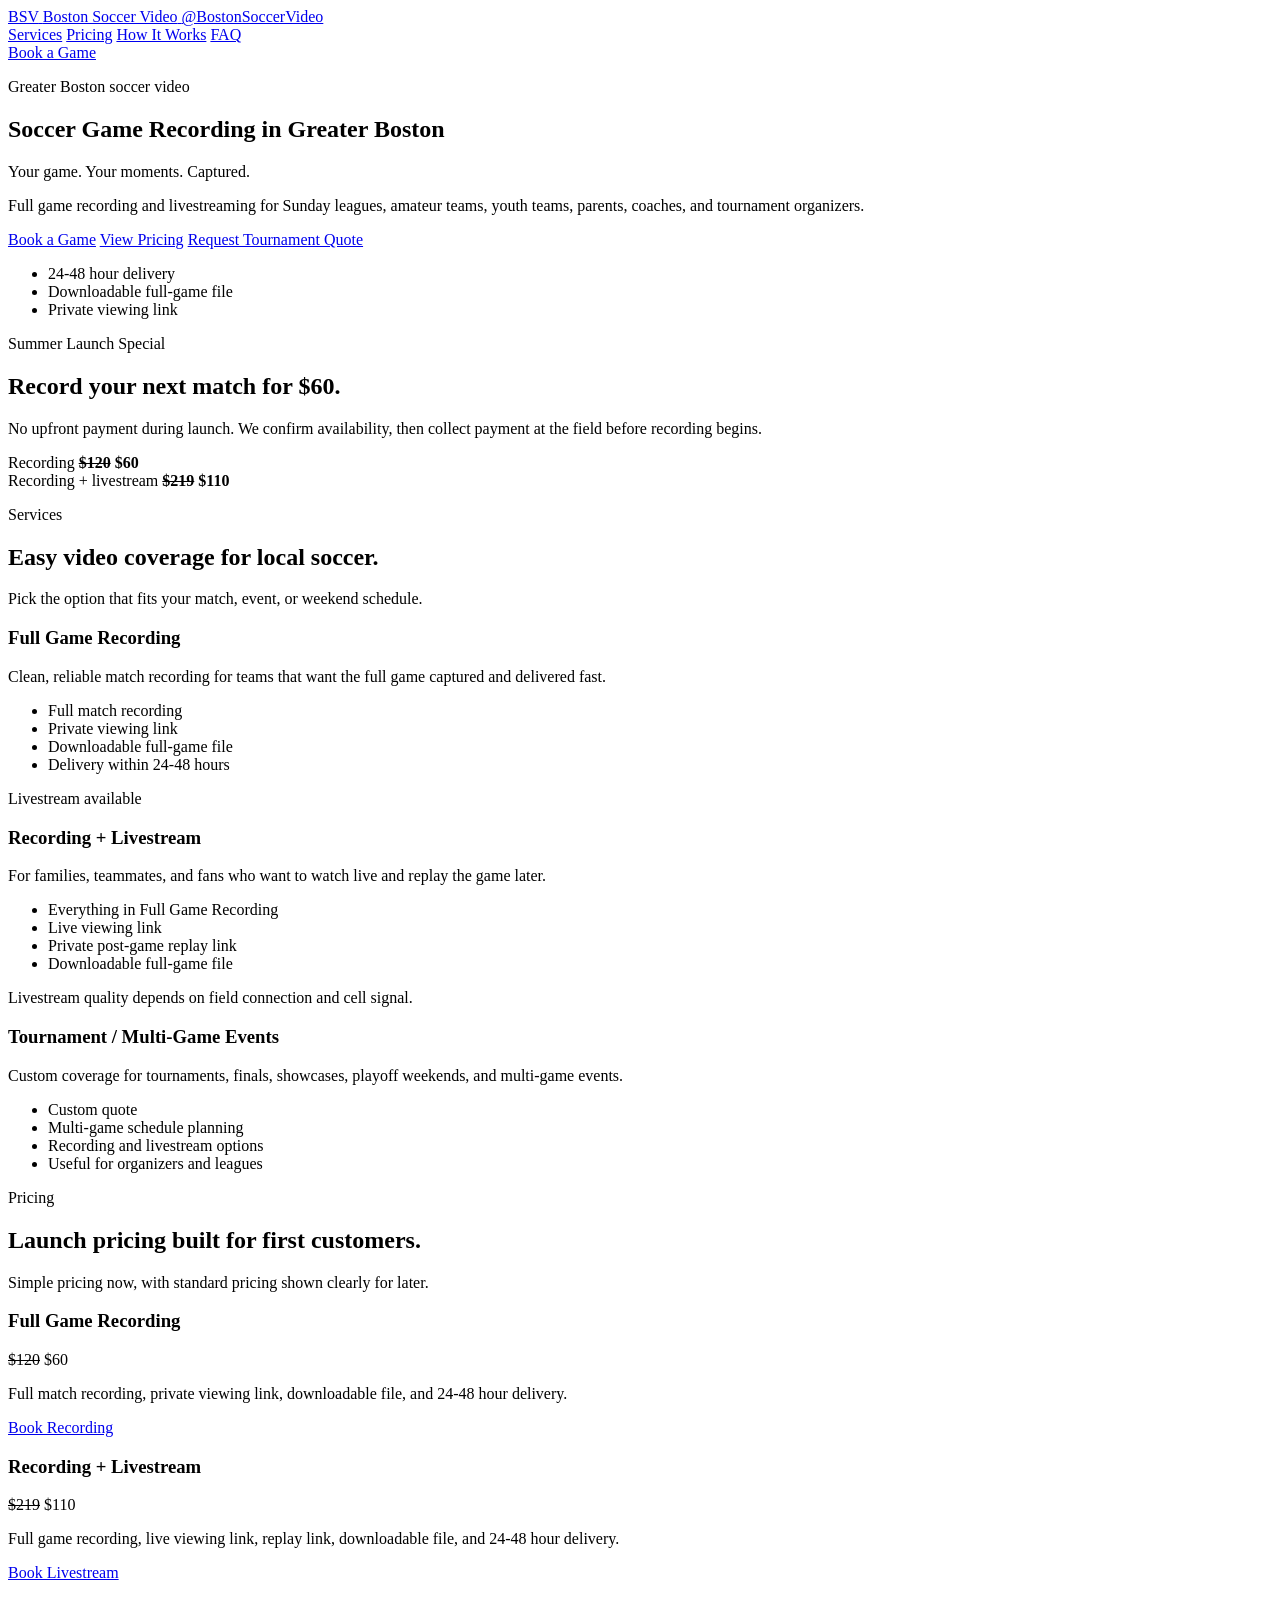
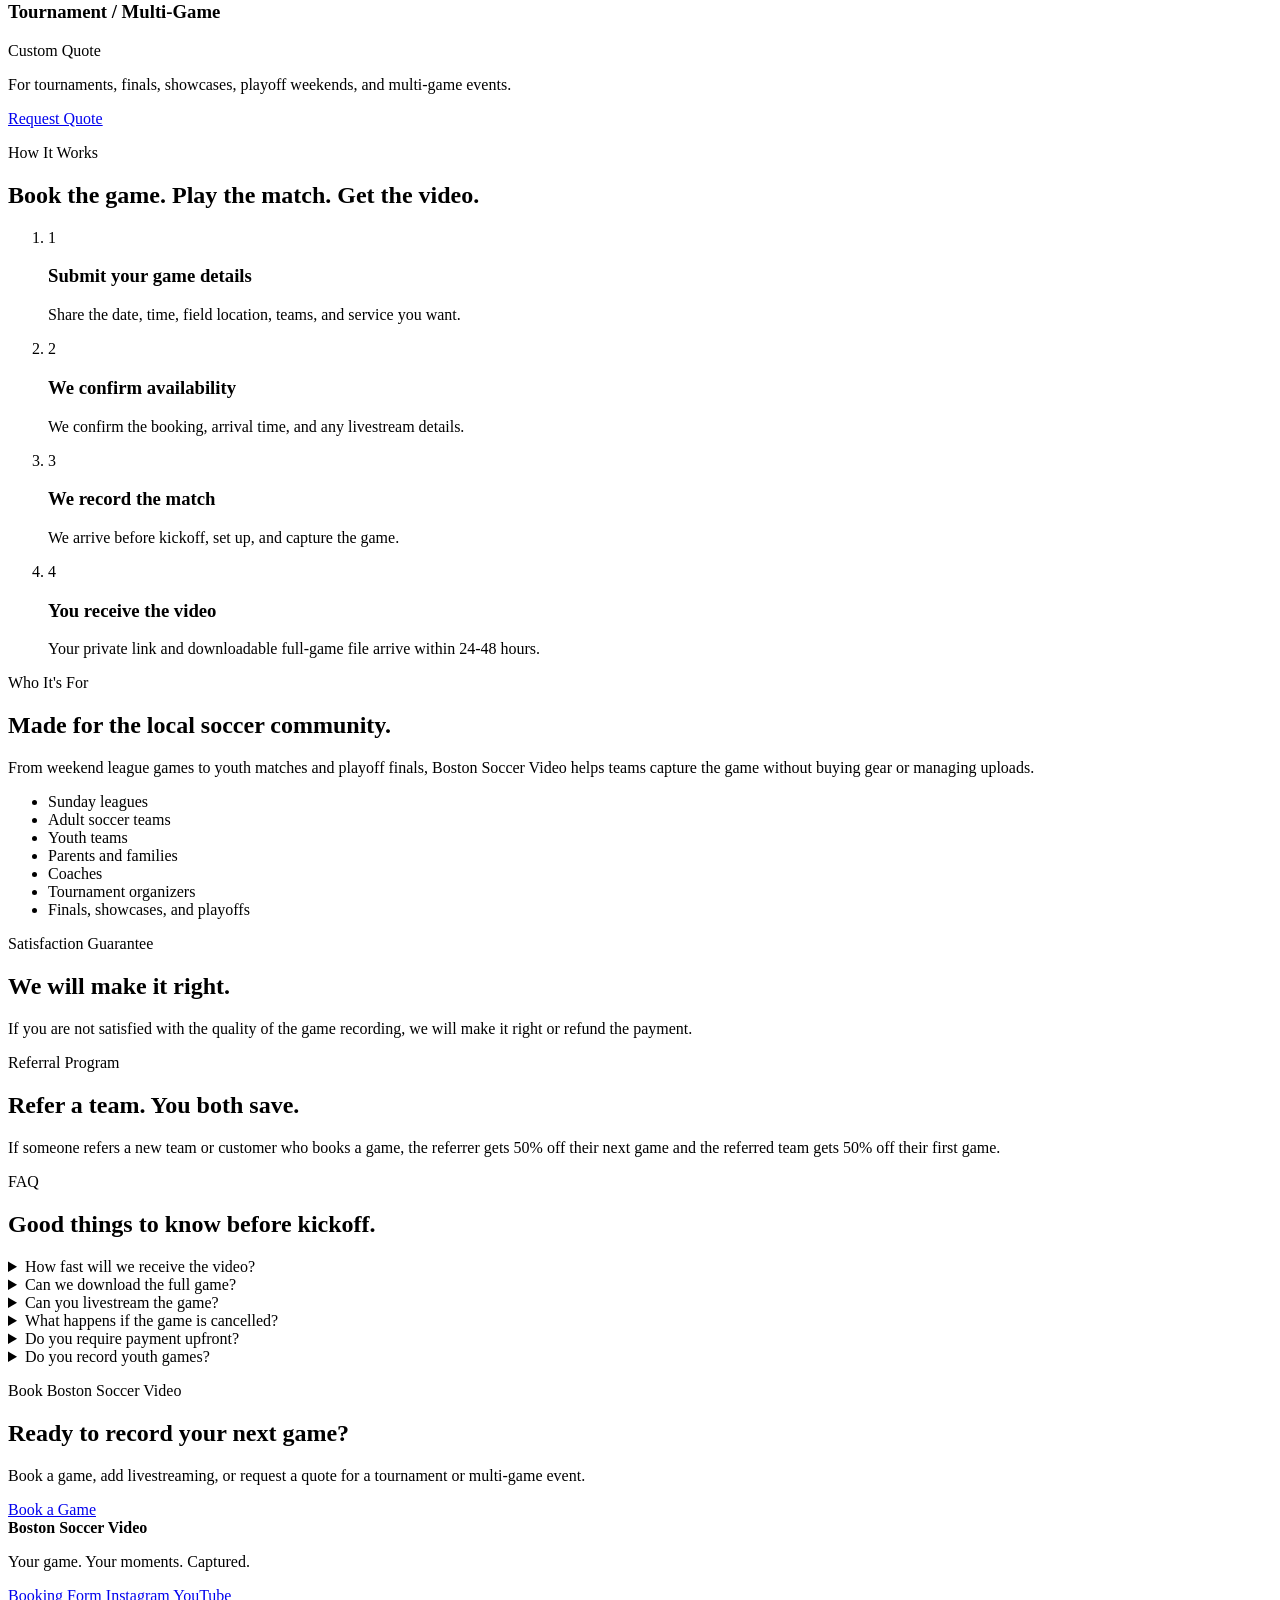
==== index.html @ 42e2f0ea "Create index.html" ====
<!DOCTYPE html>
<html lang="en">
<head>
  <meta charset="UTF-8" />
  <meta name="viewport" content="width=device-width, initial-scale=1.0" />
  <title>Boston Soccer Video | Soccer Game Recording in Greater Boston</title>
  <meta name="description" content="Boston Soccer Video records and livestreams soccer games for adult leagues, youth teams, parents, coaches, and tournaments across Greater Boston." />
  <meta name="keywords" content="Boston soccer video, soccer game recording Boston, soccer livestream Boston, youth soccer video, adult soccer league video, tournament video Boston" />
  <meta property="og:title" content="Boston Soccer Video" />
  <meta property="og:description" content="Soccer game recording and livestreaming in Greater Boston. Your game. Your moments. Captured." />
  <meta property="og:type" content="website" />
  <meta name="theme-color" content="#0b1610" />
  <link rel="preconnect" href="https://fonts.googleapis.com" />
  <link rel="preconnect" href="https://fonts.gstatic.com" crossorigin />
  <link href="https://fonts.googleapis.com/css2?family=Inter:wght@400;500;600;700;800;900&display=swap" rel="stylesheet" />
  <link rel="stylesheet" href="styles.css" />
</head>
<body>
  <!-- Edit this link if your booking form changes. -->
  <header class="site-header">
    <nav class="nav" aria-label="Main navigation">
      <a href="#top" class="brand" aria-label="Boston Soccer Video home">
        <span class="brand-mark" aria-hidden="true">BSV</span>
        <span>
          <span class="brand-name">Boston Soccer Video</span>
          <span class="brand-handle">@BostonSoccerVideo</span>
        </span>
      </a>

      <div class="nav-links">
        <a href="#services">Services</a>
        <a href="#pricing">Pricing</a>
        <a href="#how-it-works">How It Works</a>
        <a href="#faq">FAQ</a>
      </div>

      <a class="nav-cta" href="https://docs.google.com/forms/d/e/1FAIpQLSeGYXacBFH2ibhhshI8tlxww7L6VeLYNXLOAt63K0iskeqm-w/viewform" target="_blank" rel="noopener">Book a Game</a>
    </nav>
  </header>

  <main id="top">
    <section class="hero" aria-labelledby="hero-title">
      <div class="hero-inner">
        <div class="hero-copy">
          <p class="eyebrow">Greater Boston soccer video</p>
          <h1 id="hero-title">Soccer Game Recording in Greater Boston</h1>
          <p class="tagline">Your game. Your moments. Captured.</p>
          <p class="hero-text">
            Full game recording and livestreaming for Sunday leagues, amateur teams, youth teams,
            parents, coaches, and tournament organizers.
          </p>

          <div class="hero-actions" aria-label="Primary actions">
            <a class="btn btn-primary" href="https://docs.google.com/forms/d/e/1FAIpQLSeGYXacBFH2ibhhshI8tlxww7L6VeLYNXLOAt63K0iskeqm-w/viewform" target="_blank" rel="noopener">Book a Game</a>
            <a class="btn btn-secondary" href="#pricing">View Pricing</a>
            <a class="btn btn-ghost" href="https://docs.google.com/forms/d/e/1FAIpQLSeGYXacBFH2ibhhshI8tlxww7L6VeLYNXLOAt63K0iskeqm-w/viewform" target="_blank" rel="noopener">Request Tournament Quote</a>
          </div>

          <ul class="proof-points" aria-label="Included benefits">
            <li>24-48 hour delivery</li>
            <li>Downloadable full-game file</li>
            <li>Private viewing link</li>
          </ul>
        </div>

        <aside class="hero-panel" aria-label="Summer launch special">
          <span class="panel-label">Summer Launch Special</span>
          <h2>Record your next match for $60.</h2>
          <p>
            No upfront payment during launch. We confirm availability, then collect payment at
            the field before recording begins.
          </p>
          <div class="mini-prices">
            <div>
              <span>Recording</span>
              <strong><s>$120</s> $60</strong>
            </div>
            <div>
              <span>Recording + livestream</span>
              <strong><s>$219</s> $110</strong>
            </div>
          </div>
        </aside>
      </div>
    </section>

    <section id="services" class="section" aria-labelledby="services-title">
      <div class="section-heading">
        <p class="eyebrow">Services</p>
        <h2 id="services-title">Easy video coverage for local soccer.</h2>
        <p>Pick the option that fits your match, event, or weekend schedule.</p>
      </div>

      <div class="card-grid three-column">
        <article class="card">
          <h3>Full Game Recording</h3>
          <p>Clean, reliable match recording for teams that want the full game captured and delivered fast.</p>
          <ul>
            <li>Full match recording</li>
            <li>Private viewing link</li>
            <li>Downloadable full-game file</li>
            <li>Delivery within 24-48 hours</li>
          </ul>
        </article>

        <article class="card card-featured">
          <span class="pill">Livestream available</span>
          <h3>Recording + Livestream</h3>
          <p>For families, teammates, and fans who want to watch live and replay the game later.</p>
          <ul>
            <li>Everything in Full Game Recording</li>
            <li>Live viewing link</li>
            <li>Private post-game replay link</li>
            <li>Downloadable full-game file</li>
          </ul>
          <p class="small-note">Livestream quality depends on field connection and cell signal.</p>
        </article>

        <article class="card">
          <h3>Tournament / Multi-Game Events</h3>
          <p>Custom coverage for tournaments, finals, showcases, playoff weekends, and multi-game events.</p>
          <ul>
            <li>Custom quote</li>
            <li>Multi-game schedule planning</li>
            <li>Recording and livestream options</li>
            <li>Useful for organizers and leagues</li>
          </ul>
        </article>
      </div>
    </section>

    <section id="pricing" class="section section-band" aria-labelledby="pricing-title">
      <div class="section-heading">
        <p class="eyebrow">Pricing</p>
        <h2 id="pricing-title">Launch pricing built for first customers.</h2>
        <p>Simple pricing now, with standard pricing shown clearly for later.</p>
      </div>

      <div class="card-grid pricing-grid">
        <article class="price-card">
          <h3>Full Game Recording</h3>
          <!-- Edit pricing here when the launch special ends. -->
          <p class="price"><s>$120</s> <span>$60</span></p>
          <p>Full match recording, private viewing link, downloadable file, and 24-48 hour delivery.</p>
          <a class="btn btn-primary btn-full" href="https://docs.google.com/forms/d/e/1FAIpQLSeGYXacBFH2ibhhshI8tlxww7L6VeLYNXLOAt63K0iskeqm-w/viewform" target="_blank" rel="noopener">Book Recording</a>
        </article>

        <article class="price-card price-card-dark">
          <h3>Recording + Livestream</h3>
          <!-- Edit pricing here when the launch special ends. -->
          <p class="price"><s>$219</s> <span>$110</span></p>
          <p>Full game recording, live viewing link, replay link, downloadable file, and 24-48 hour delivery.</p>
          <a class="btn btn-light btn-full" href="https://docs.google.com/forms/d/e/1FAIpQLSeGYXacBFH2ibhhshI8tlxww7L6VeLYNXLOAt63K0iskeqm-w/viewform" target="_blank" rel="noopener">Book Livestream</a>
        </article>

        <article class="price-card">
          <h3>Tournament / Multi-Game</h3>
          <p class="price custom-price">Custom Quote</p>
          <p>For tournaments, finals, showcases, playoff weekends, and multi-game events.</p>
          <a class="btn btn-primary btn-full" href="https://docs.google.com/forms/d/e/1FAIpQLSeGYXacBFH2ibhhshI8tlxww7L6VeLYNXLOAt63K0iskeqm-w/viewform" target="_blank" rel="noopener">Request Quote</a>
        </article>
      </div>
    </section>

    <section id="how-it-works" class="section" aria-labelledby="steps-title">
      <div class="section-heading">
        <p class="eyebrow">How It Works</p>
        <h2 id="steps-title">Book the game. Play the match. Get the video.</h2>
      </div>

      <ol class="steps">
        <li>
          <span>1</span>
          <h3>Submit your game details</h3>
          <p>Share the date, time, field location, teams, and service you want.</p>
        </li>
        <li>
          <span>2</span>
          <h3>We confirm availability</h3>
          <p>We confirm the booking, arrival time, and any livestream details.</p>
        </li>
        <li>
          <span>3</span>
          <h3>We record the match</h3>
          <p>We arrive before kickoff, set up, and capture the game.</p>
        </li>
        <li>
          <span>4</span>
          <h3>You receive the video</h3>
          <p>Your private link and downloadable full-game file arrive within 24-48 hours.</p>
        </li>
      </ol>
    </section>

    <section class="section audience-section" aria-labelledby="audience-title">
      <div>
        <p class="eyebrow">Who It's For</p>
        <h2 id="audience-title">Made for the local soccer community.</h2>
        <p>
          From weekend league games to youth matches and playoff finals, Boston Soccer Video helps
          teams capture the game without buying gear or managing uploads.
        </p>
      </div>
      <ul class="tag-list" aria-label="Customer types">
        <li>Sunday leagues</li>
        <li>Adult soccer teams</li>
        <li>Youth teams</li>
        <li>Parents and families</li>
        <li>Coaches</li>
        <li>Tournament organizers</li>
        <li>Finals, showcases, and playoffs</li>
      </ul>
    </section>

    <section class="section trust-section" aria-label="Guarantee and referral program">
      <article>
        <p class="eyebrow">Satisfaction Guarantee</p>
        <h2>We will make it right.</h2>
        <p>
          If you are not satisfied with the quality of the game recording, we will make it right
          or refund the payment.
        </p>
      </article>

      <article>
        <p class="eyebrow">Referral Program</p>
        <h2>Refer a team. You both save.</h2>
        <p>
          If someone refers a new team or customer who books a game, the referrer gets 50% off
          their next game and the referred team gets 50% off their first game.
        </p>
      </article>
    </section>

    <section id="faq" class="section faq-section" aria-labelledby="faq-title">
      <div class="section-heading">
        <p class="eyebrow">FAQ</p>
        <h2 id="faq-title">Good things to know before kickoff.</h2>
      </div>

      <div class="faq-list">
        <details>
          <summary>How fast will we receive the video?</summary>
          <p>Most videos are delivered within 24-48 hours after the game.</p>
        </details>
        <details>
          <summary>Can we download the full game?</summary>
          <p>Yes. Each recording includes a private viewing link and a downloadable full-game file.</p>
        </details>
        <details>
          <summary>Can you livestream the game?</summary>
          <p>Yes. Livestreaming is available, but quality depends on the field connection and cell signal.</p>
        </details>
        <details>
          <summary>What happens if the game is cancelled?</summary>
          <p>If a game is cancelled due to weather, field conditions, or schedule changes, the booking can be rescheduled at no additional cost.</p>
        </details>
        <details>
          <summary>Do you require payment upfront?</summary>
          <p>No upfront payment is required during the launch stage. Payment is collected at the start of the game before recording begins.</p>
        </details>
        <details>
          <summary>Do you record youth games?</summary>
          <p>Yes. Youth games can be recorded when the team, parent, coach, league, or organizer has permission for recording.</p>
        </details>
      </div>
    </section>

    <section class="final-cta" aria-labelledby="final-cta-title">
      <p class="eyebrow">Book Boston Soccer Video</p>
      <h2 id="final-cta-title">Ready to record your next game?</h2>
      <p>Book a game, add livestreaming, or request a quote for a tournament or multi-game event.</p>
      <a class="btn btn-primary" href="https://docs.google.com/forms/d/e/1FAIpQLSeGYXacBFH2ibhhshI8tlxww7L6VeLYNXLOAt63K0iskeqm-w/viewform" target="_blank" rel="noopener">Book a Game</a>
    </section>
  </main>

  <footer class="footer">
    <div>
      <strong>Boston Soccer Video</strong>
      <p>Your game. Your moments. Captured.</p>
    </div>

    <div class="footer-links">
      <a href="https://docs.google.com/forms/d/e/1FAIpQLSeGYXacBFH2ibhhshI8tlxww7L6VeLYNXLOAt63K0iskeqm-w/viewform" target="_blank" rel="noopener">Booking Form</a>
      <a href="https://instagram.com/BostonSoccerVideo" target="_blank" rel="noopener">Instagram</a>
      <a href="https://youtube.com/@BostonSoccerVideo" target="_blank" rel="noopener">YouTube</a>
      <!-- Add your Facebook URL here when it is ready. -->
    </div>
  </footer>
</body>
</html>
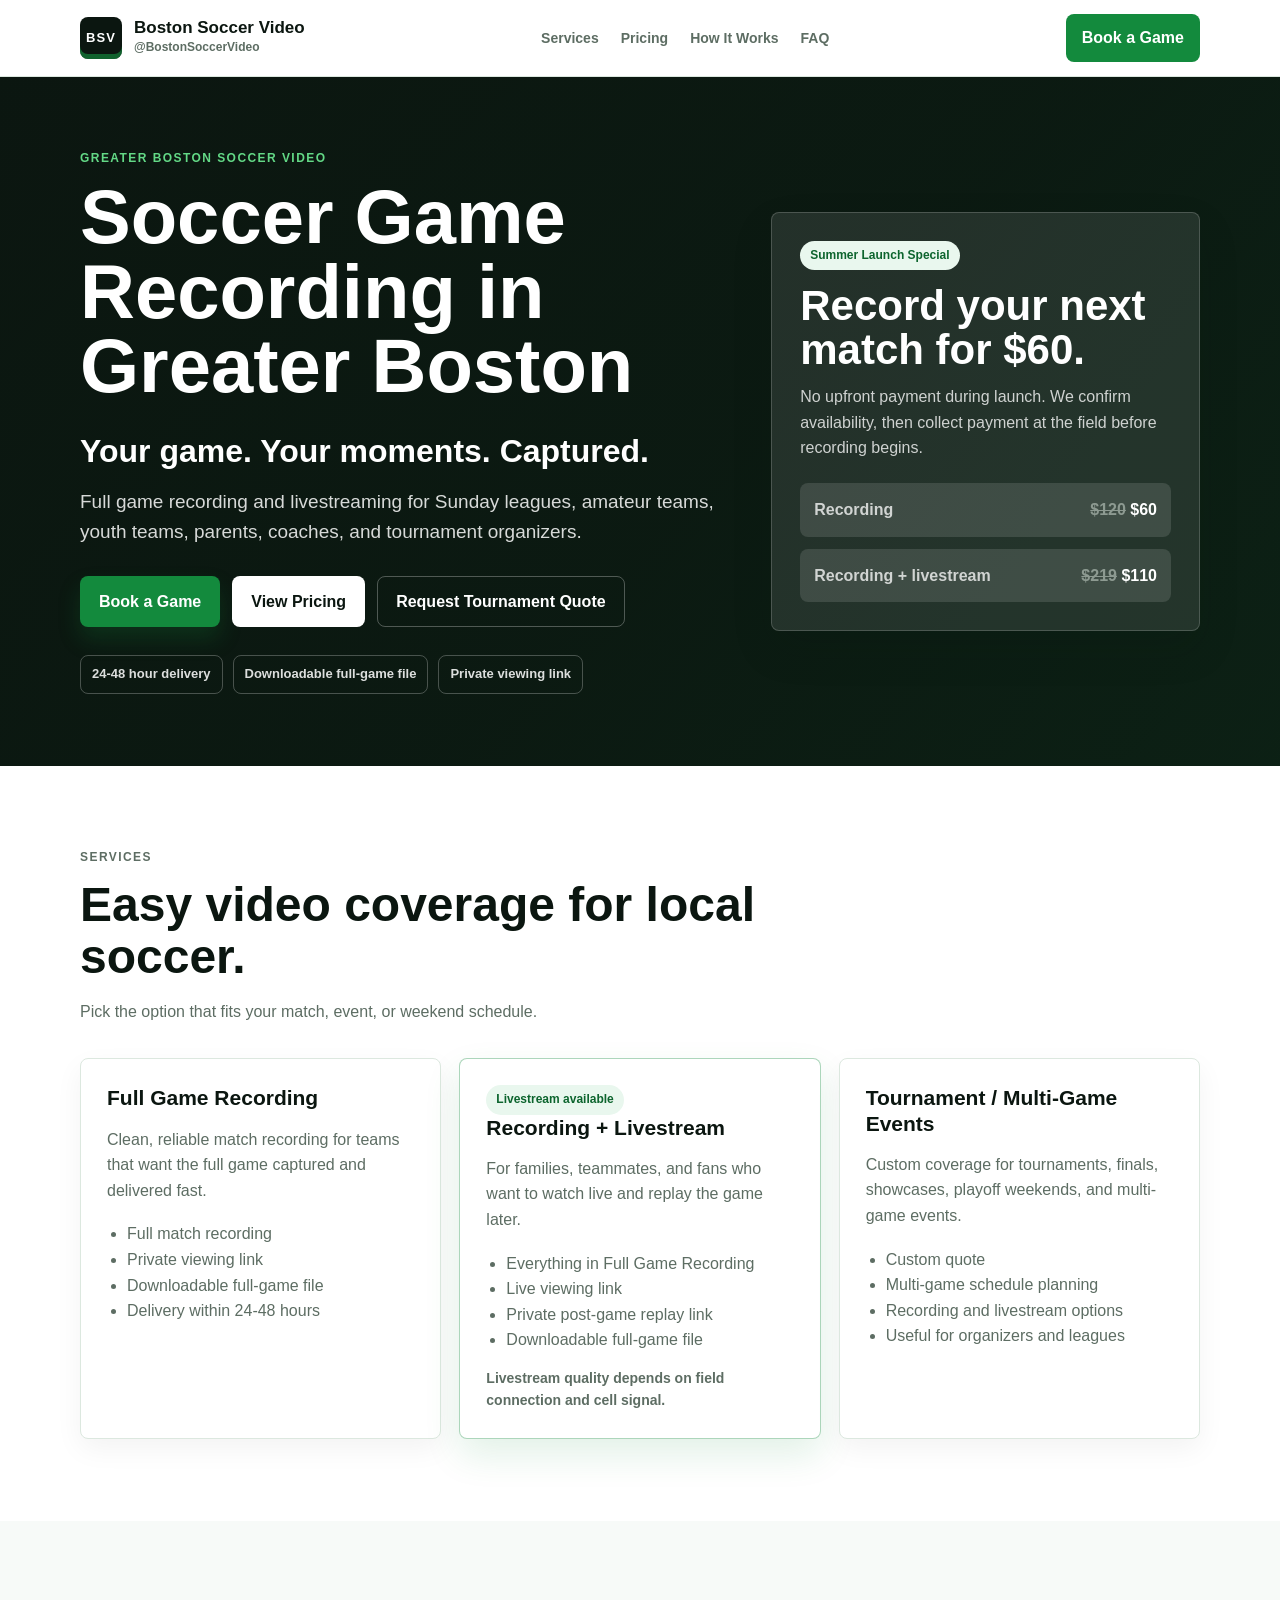
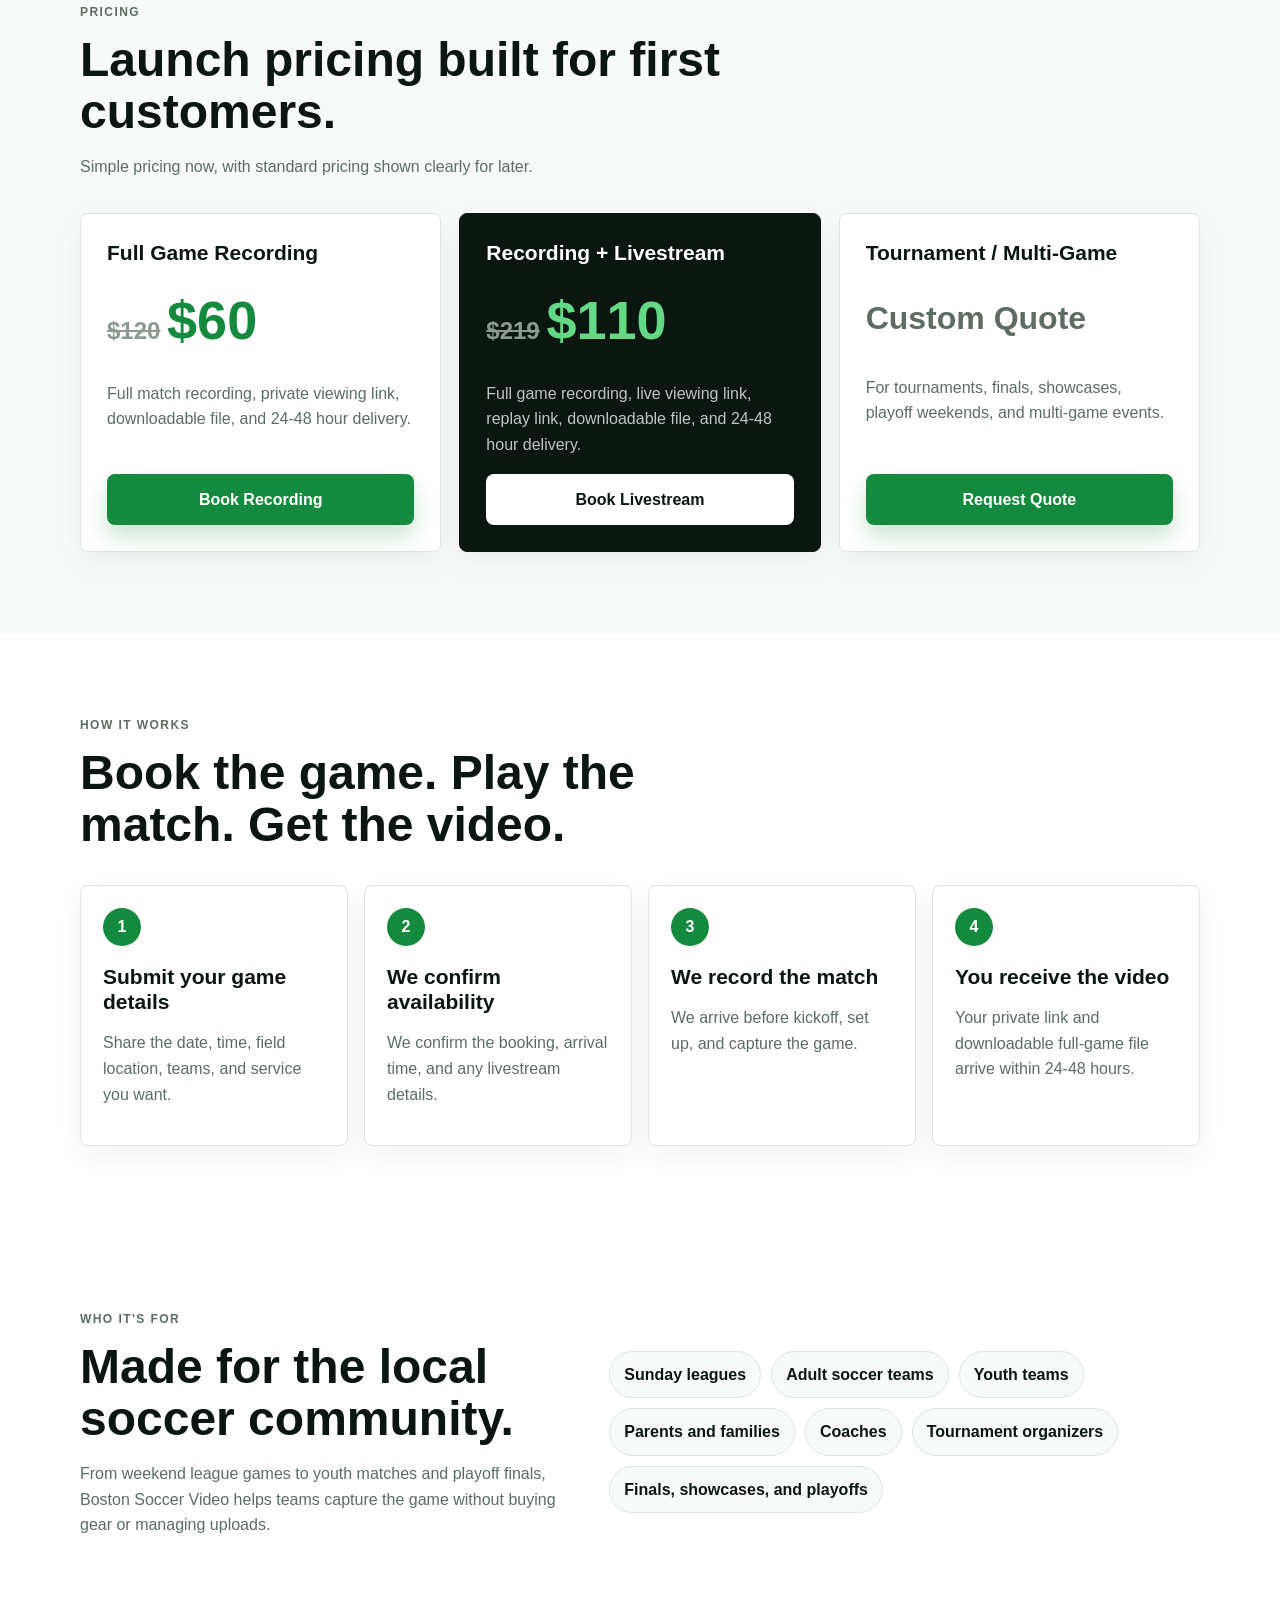
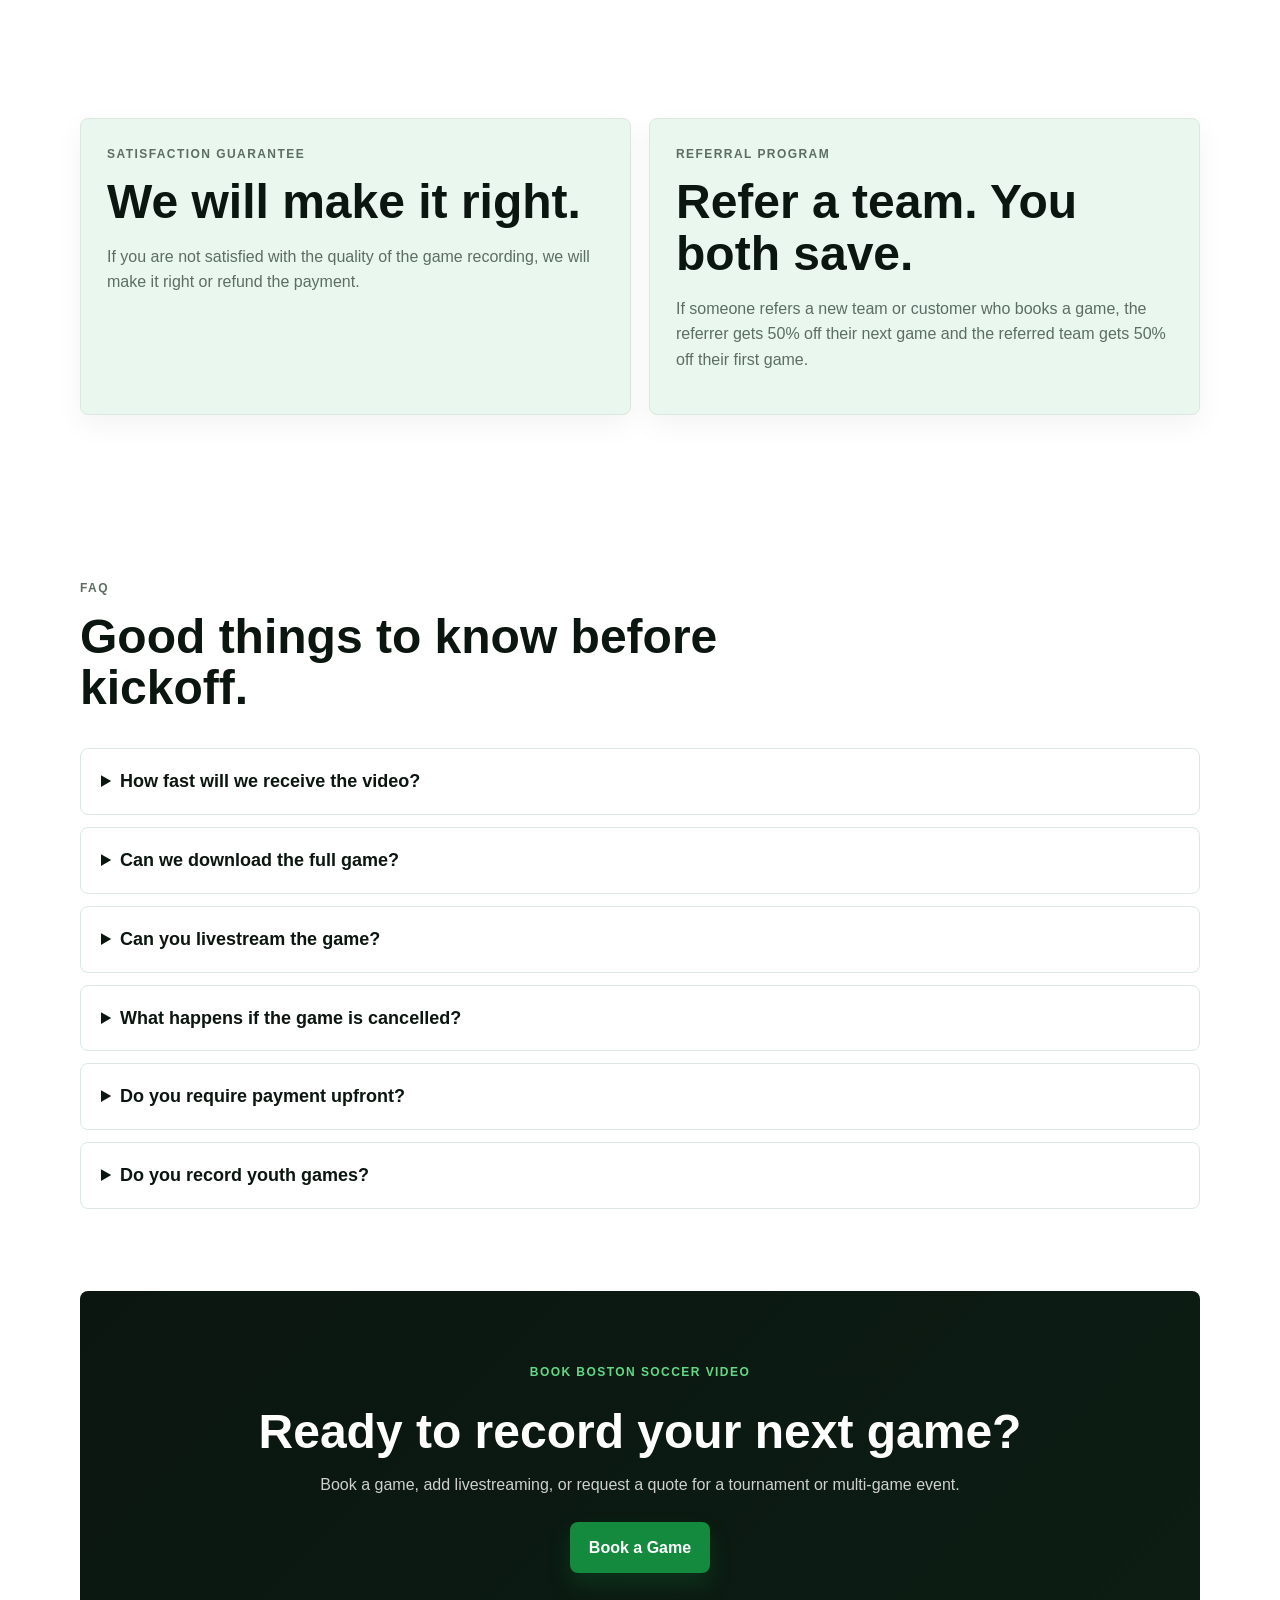
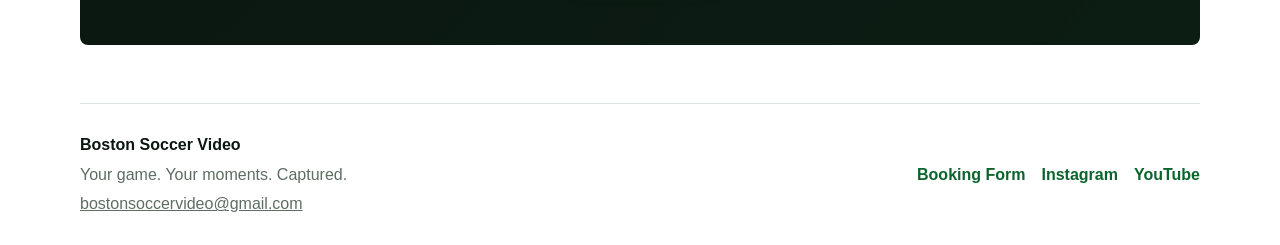
==== commit 9173519c: "Add contact email to footer" ====
--- a/index.html
+++ b/index.html
@@ -278,6 +278,8 @@
     <div>
       <strong>Boston Soccer Video</strong>
       <p>Your game. Your moments. Captured.</p>
+      <!-- Edit this email if your business email changes. -->
+      <p><a class="footer-email" href="mailto:bostonsoccervideo@gmail.com">bostonsoccervideo@gmail.com</a></p>
     </div>
 
     <div class="footer-links">
--- a/styles.css
+++ b/styles.css
@@ -0,0 +1,675 @@
+:root {
+  --ink: #0b1610;
+  --ink-soft: #1b2b22;
+  --field: #138a3d;
+  --field-dark: #0c642d;
+  --field-light: #e9f7ee;
+  --white: #ffffff;
+  --paper: #f7faf8;
+  --line: #dce8df;
+  --muted: #5d6d63;
+  --shadow: 0 18px 42px rgba(11, 22, 16, 0.12);
+}
+
+* {
+  box-sizing: border-box;
+}
+
+html {
+  scroll-behavior: smooth;
+}
+
+body {
+  margin: 0;
+  color: var(--ink);
+  background: var(--white);
+  font-family: "Inter", Arial, sans-serif;
+  line-height: 1.6;
+}
+
+img,
+svg {
+  max-width: 100%;
+}
+
+a {
+  color: inherit;
+}
+
+.site-header {
+  position: sticky;
+  top: 0;
+  z-index: 20;
+  background: rgba(255, 255, 255, 0.94);
+  border-bottom: 1px solid var(--line);
+  backdrop-filter: blur(12px);
+}
+
+.nav {
+  width: min(1120px, calc(100% - 32px));
+  margin: 0 auto;
+  min-height: 76px;
+  display: flex;
+  align-items: center;
+  justify-content: space-between;
+  gap: 20px;
+}
+
+.brand {
+  display: inline-flex;
+  align-items: center;
+  gap: 12px;
+  text-decoration: none;
+}
+
+.brand-mark {
+  width: 42px;
+  height: 42px;
+  display: grid;
+  place-items: center;
+  flex: 0 0 auto;
+  border-radius: 8px;
+  background: var(--ink);
+  color: var(--white);
+  font-size: 13px;
+  font-weight: 900;
+  letter-spacing: 0.08em;
+  box-shadow: inset 0 -5px 0 rgba(19, 138, 61, 0.65);
+}
+
+.brand-name,
+.brand-handle {
+  display: block;
+}
+
+.brand-name {
+  font-size: 17px;
+  font-weight: 900;
+  line-height: 1.1;
+}
+
+.brand-handle {
+  color: var(--muted);
+  font-size: 12px;
+  font-weight: 700;
+}
+
+.nav-links {
+  display: flex;
+  align-items: center;
+  gap: 22px;
+  color: var(--muted);
+  font-size: 14px;
+  font-weight: 800;
+}
+
+.nav-links a {
+  text-decoration: none;
+}
+
+.nav-links a:hover {
+  color: var(--field-dark);
+}
+
+.nav-cta,
+.btn {
+  display: inline-flex;
+  align-items: center;
+  justify-content: center;
+  border: 1px solid transparent;
+  border-radius: 8px;
+  text-decoration: none;
+  font-weight: 900;
+  transition: transform 160ms ease, box-shadow 160ms ease, background 160ms ease;
+}
+
+.nav-cta {
+  padding: 10px 15px;
+  background: var(--field);
+  color: var(--white);
+}
+
+.btn {
+  min-height: 48px;
+  padding: 12px 18px;
+}
+
+.btn:hover,
+.nav-cta:hover {
+  transform: translateY(-1px);
+}
+
+.btn-primary {
+  background: var(--field);
+  color: var(--white);
+  box-shadow: 0 12px 22px rgba(19, 138, 61, 0.22);
+}
+
+.btn-primary:hover,
+.nav-cta:hover {
+  background: var(--field-dark);
+}
+
+.btn-secondary {
+  background: var(--white);
+  color: var(--ink);
+}
+
+.btn-ghost {
+  border-color: rgba(255, 255, 255, 0.28);
+  color: var(--white);
+}
+
+.btn-light {
+  background: var(--white);
+  color: var(--ink);
+}
+
+.btn-full {
+  width: 100%;
+}
+
+.hero {
+  color: var(--white);
+  background:
+    linear-gradient(rgba(11, 22, 16, 0.82), rgba(11, 22, 16, 0.86)),
+    linear-gradient(135deg, #0b1610 0%, #0d2d1a 56%, #135e30 100%);
+}
+
+.hero-inner {
+  width: min(1120px, calc(100% - 32px));
+  min-height: 680px;
+  margin: 0 auto;
+  padding: 72px 0;
+  display: grid;
+  grid-template-columns: minmax(0, 1.2fr) minmax(300px, 0.8fr);
+  align-items: center;
+  gap: 48px;
+}
+
+.eyebrow {
+  margin: 0 0 12px;
+  color: var(--field);
+  font-size: 12px;
+  font-weight: 900;
+  letter-spacing: 0.12em;
+  text-transform: uppercase;
+}
+
+.hero .eyebrow,
+.final-cta .eyebrow {
+  color: #63d986;
+}
+
+h1,
+h2,
+h3,
+p {
+  overflow-wrap: anywhere;
+}
+
+h1 {
+  max-width: 760px;
+  margin: 0;
+  font-size: clamp(42px, 7vw, 76px);
+  line-height: 0.98;
+  font-weight: 900;
+  letter-spacing: 0;
+}
+
+.tagline {
+  margin: 22px 0 10px;
+  font-size: clamp(22px, 3vw, 32px);
+  font-weight: 800;
+}
+
+.hero-text {
+  max-width: 670px;
+  margin: 0 0 28px;
+  color: rgba(255, 255, 255, 0.84);
+  font-size: 19px;
+}
+
+.hero-actions {
+  display: flex;
+  flex-wrap: wrap;
+  gap: 12px;
+}
+
+.proof-points {
+  display: flex;
+  flex-wrap: wrap;
+  gap: 10px;
+  padding: 0;
+  margin: 28px 0 0;
+  list-style: none;
+}
+
+.proof-points li {
+  border: 1px solid rgba(255, 255, 255, 0.25);
+  border-radius: 8px;
+  padding: 8px 11px;
+  color: rgba(255, 255, 255, 0.86);
+  font-size: 13px;
+  font-weight: 800;
+}
+
+.hero-panel {
+  padding: 28px;
+  border: 1px solid rgba(255, 255, 255, 0.18);
+  border-radius: 8px;
+  background: rgba(255, 255, 255, 0.1);
+  box-shadow: var(--shadow);
+}
+
+.panel-label,
+.pill {
+  display: inline-flex;
+  width: fit-content;
+  border-radius: 999px;
+  padding: 5px 10px;
+  background: var(--field-light);
+  color: var(--field-dark);
+  font-size: 12px;
+  font-weight: 900;
+}
+
+.hero-panel h2 {
+  margin: 14px 0 12px;
+  color: var(--white);
+  font-size: clamp(28px, 4vw, 42px);
+  line-height: 1.05;
+}
+
+.hero-panel p {
+  margin: 0;
+  color: rgba(255, 255, 255, 0.78);
+}
+
+.mini-prices {
+  display: grid;
+  gap: 12px;
+  margin-top: 22px;
+}
+
+.mini-prices div {
+  display: flex;
+  justify-content: space-between;
+  gap: 18px;
+  padding: 14px;
+  border-radius: 8px;
+  background: rgba(255, 255, 255, 0.12);
+}
+
+.mini-prices span {
+  color: rgba(255, 255, 255, 0.76);
+  font-weight: 700;
+}
+
+.mini-prices strong {
+  white-space: nowrap;
+}
+
+s {
+  color: #8d9a91;
+}
+
+.section,
+.final-cta,
+.footer {
+  width: min(1120px, calc(100% - 32px));
+  margin: 0 auto;
+}
+
+.section {
+  padding: 82px 0;
+}
+
+.section-band {
+  width: 100%;
+  max-width: none;
+  background: var(--paper);
+  padding-left: max(16px, calc((100vw - 1120px) / 2));
+  padding-right: max(16px, calc((100vw - 1120px) / 2));
+}
+
+.section-heading {
+  max-width: 720px;
+  margin-bottom: 34px;
+}
+
+.section-heading h2,
+.audience-section h2,
+.trust-section h2,
+.final-cta h2 {
+  margin: 0 0 14px;
+  font-size: clamp(30px, 4vw, 48px);
+  line-height: 1.08;
+  letter-spacing: 0;
+}
+
+.section-heading p,
+.audience-section p,
+.trust-section p,
+.faq-list p,
+.price-card p,
+.card p,
+.card li,
+.steps p {
+  color: var(--muted);
+}
+
+.card-grid {
+  display: grid;
+  gap: 18px;
+}
+
+.three-column,
+.pricing-grid {
+  grid-template-columns: repeat(3, minmax(0, 1fr));
+}
+
+.card,
+.price-card,
+.steps li,
+.trust-section article {
+  border: 1px solid var(--line);
+  border-radius: 8px;
+  background: var(--white);
+  box-shadow: 0 10px 28px rgba(11, 22, 16, 0.05);
+}
+
+.card,
+.price-card,
+.trust-section article {
+  padding: 26px;
+}
+
+.card-featured {
+  border-color: rgba(19, 138, 61, 0.35);
+  box-shadow: 0 16px 36px rgba(19, 138, 61, 0.12);
+}
+
+.card h3,
+.price-card h3,
+.steps h3 {
+  margin: 0 0 10px;
+  font-size: 21px;
+  line-height: 1.2;
+}
+
+.card ul {
+  padding-left: 20px;
+  margin: 18px 0 0;
+}
+
+.small-note {
+  margin-bottom: 0;
+  font-size: 14px;
+  font-weight: 700;
+}
+
+.price-card {
+  display: flex;
+  flex-direction: column;
+}
+
+.price-card p:not(.price) {
+  flex: 1;
+}
+
+.price-card-dark {
+  border-color: var(--ink);
+  background: var(--ink);
+  color: var(--white);
+}
+
+.price-card-dark p:not(.price) {
+  color: rgba(255, 255, 255, 0.75);
+}
+
+.price {
+  margin: 18px 0 14px;
+  color: var(--ink);
+  font-size: 24px;
+  font-weight: 900;
+}
+
+.price span {
+  color: var(--field);
+  font-size: 54px;
+  line-height: 1;
+}
+
+.price-card-dark .price {
+  color: var(--white);
+}
+
+.price-card-dark .price span {
+  color: #63d986;
+}
+
+.custom-price {
+  color: var(--field-dark);
+  font-size: 32px;
+}
+
+.steps {
+  display: grid;
+  grid-template-columns: repeat(4, minmax(0, 1fr));
+  gap: 16px;
+  padding: 0;
+  margin: 0;
+  list-style: none;
+}
+
+.steps li {
+  padding: 22px;
+}
+
+.steps span {
+  width: 38px;
+  height: 38px;
+  display: grid;
+  place-items: center;
+  margin-bottom: 18px;
+  border-radius: 999px;
+  background: var(--field);
+  color: var(--white);
+  font-weight: 900;
+}
+
+.audience-section {
+  display: grid;
+  grid-template-columns: 0.9fr 1.1fr;
+  align-items: center;
+  gap: 46px;
+}
+
+.tag-list {
+  display: flex;
+  flex-wrap: wrap;
+  gap: 10px;
+  padding: 0;
+  margin: 0;
+  list-style: none;
+}
+
+.tag-list li {
+  border: 1px solid var(--line);
+  border-radius: 999px;
+  background: var(--paper);
+  padding: 10px 14px;
+  font-weight: 900;
+}
+
+.trust-section {
+  display: grid;
+  grid-template-columns: repeat(2, minmax(0, 1fr));
+  gap: 18px;
+}
+
+.trust-section article {
+  background: var(--field-light);
+}
+
+.faq-list {
+  display: grid;
+  gap: 12px;
+}
+
+details {
+  border: 1px solid var(--line);
+  border-radius: 8px;
+  background: var(--white);
+  padding: 18px 20px;
+}
+
+summary {
+  cursor: pointer;
+  color: var(--ink);
+  font-size: 18px;
+  font-weight: 900;
+}
+
+details p {
+  margin: 12px 0 0;
+}
+
+.final-cta {
+  margin-bottom: 58px;
+  padding: 72px 24px;
+  border-radius: 8px;
+  color: var(--white);
+  text-align: center;
+  background:
+    linear-gradient(rgba(11, 22, 16, 0.9), rgba(11, 22, 16, 0.9)),
+    linear-gradient(135deg, #0b1610, #135e30);
+}
+
+.final-cta p {
+  max-width: 680px;
+  margin: 0 auto 24px;
+  color: rgba(255, 255, 255, 0.8);
+}
+
+.footer {
+  display: flex;
+  justify-content: space-between;
+  gap: 22px;
+  padding: 28px 0;
+  border-top: 1px solid var(--line);
+}
+
+.footer strong {
+  display: block;
+  color: var(--ink);
+}
+
+.footer p {
+  margin: 4px 0 0;
+  color: var(--muted);
+}
+
+.footer-links {
+  display: flex;
+  flex-wrap: wrap;
+  gap: 16px;
+  align-items: center;
+}
+
+.footer-links a {
+  color: var(--field-dark);
+  font-weight: 900;
+  text-decoration: none;
+}
+
+@media (max-width: 900px) {
+  .nav {
+    flex-wrap: wrap;
+    padding: 12px 0;
+  }
+
+  .nav-links {
+    order: 3;
+    width: 100%;
+    overflow-x: auto;
+    padding-bottom: 2px;
+  }
+
+  .hero-inner,
+  .three-column,
+  .pricing-grid,
+  .steps,
+  .audience-section,
+  .trust-section {
+    grid-template-columns: 1fr;
+  }
+
+  .hero-inner {
+    min-height: auto;
+    padding: 58px 0;
+  }
+}
+
+@media (max-width: 620px) {
+  .nav {
+    width: min(100% - 24px, 1120px);
+  }
+
+  .brand-mark {
+    width: 38px;
+    height: 38px;
+  }
+
+  .brand-name {
+    font-size: 15px;
+  }
+
+  .nav-cta {
+    width: 100%;
+  }
+
+  .nav-links {
+    gap: 16px;
+    font-size: 13px;
+  }
+
+  .hero-actions .btn {
+    width: 100%;
+  }
+
+  .section,
+  .final-cta,
+  .footer {
+    width: min(100% - 24px, 1120px);
+  }
+
+  .section {
+    padding: 60px 0;
+  }
+
+  .section-band {
+    width: 100%;
+    padding-left: 12px;
+    padding-right: 12px;
+  }
+
+  .hero-panel,
+  .card,
+  .price-card,
+  .trust-section article {
+    padding: 22px;
+  }
+
+  .mini-prices div,
+  .footer {
+    flex-direction: column;
+  }
+
+  .price span {
+    display: block;
+    margin-top: 4px;
+    font-size: 48px;
+  }
+}
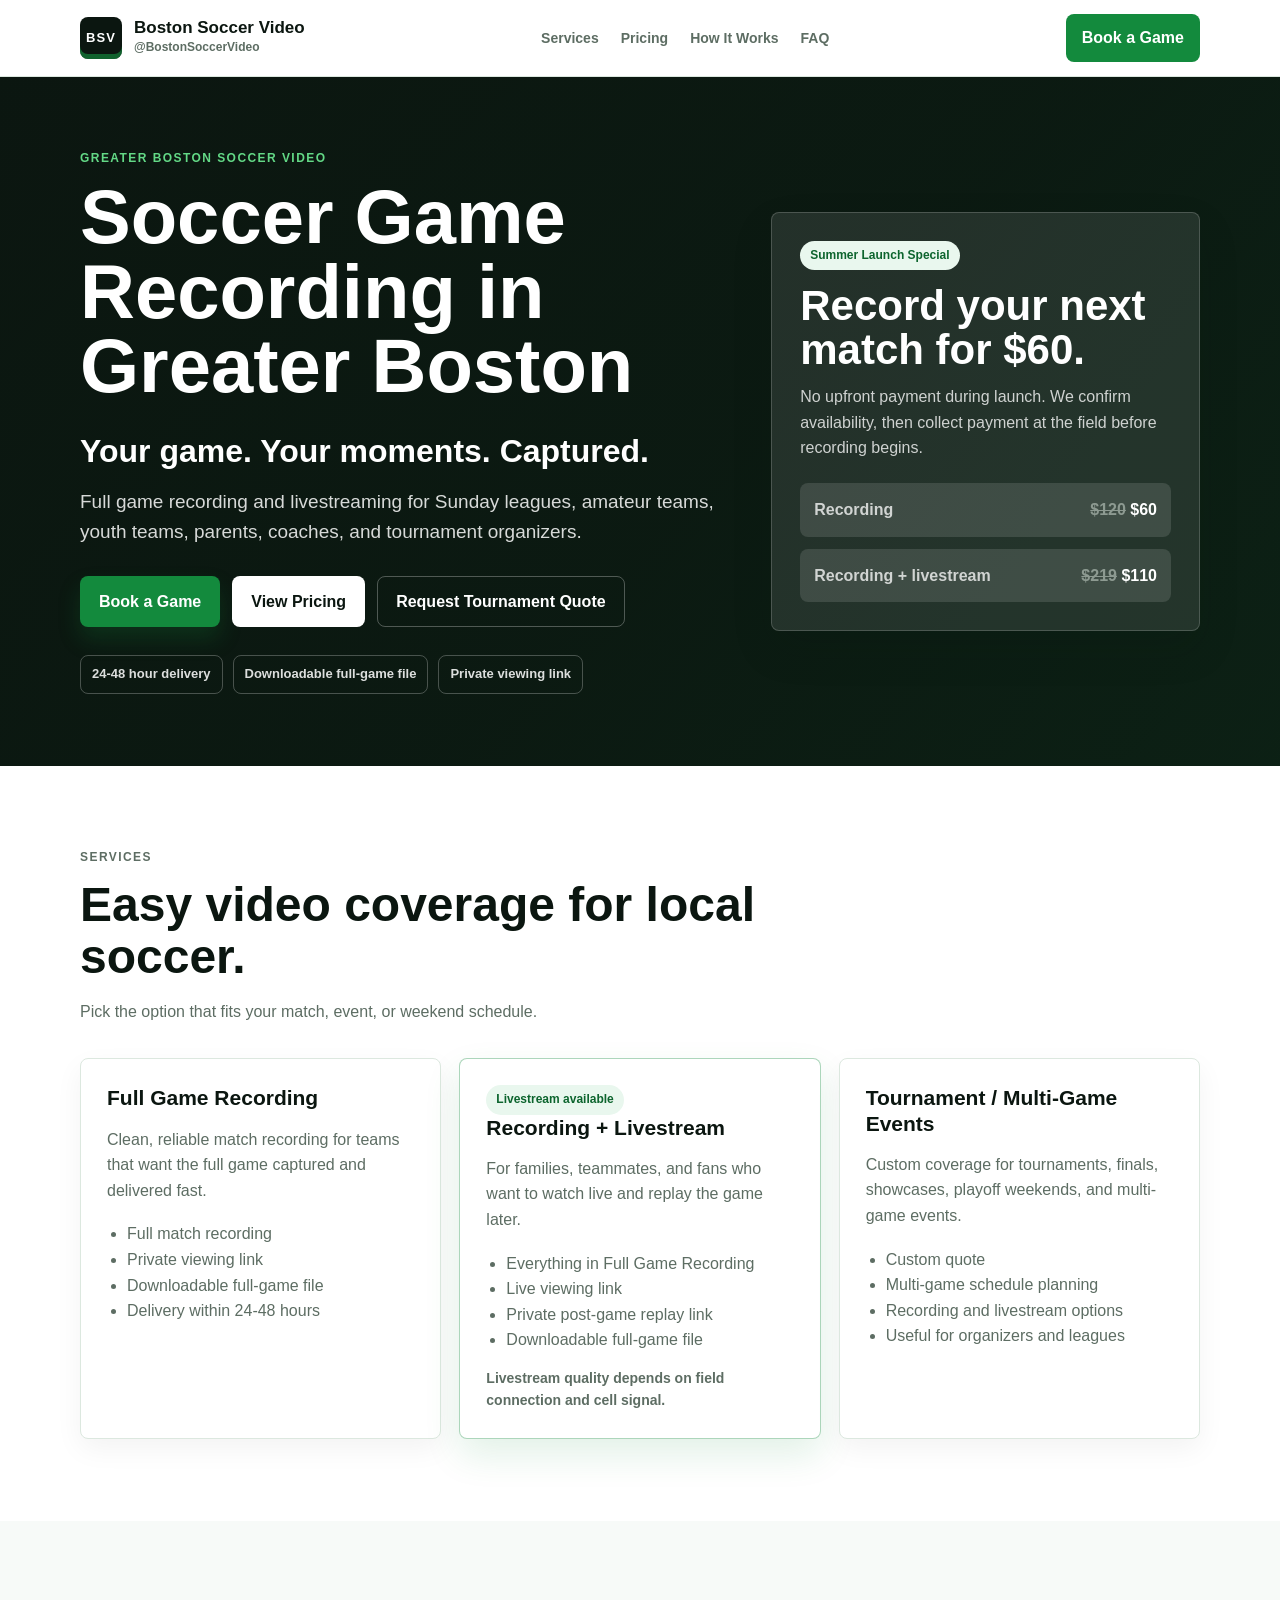
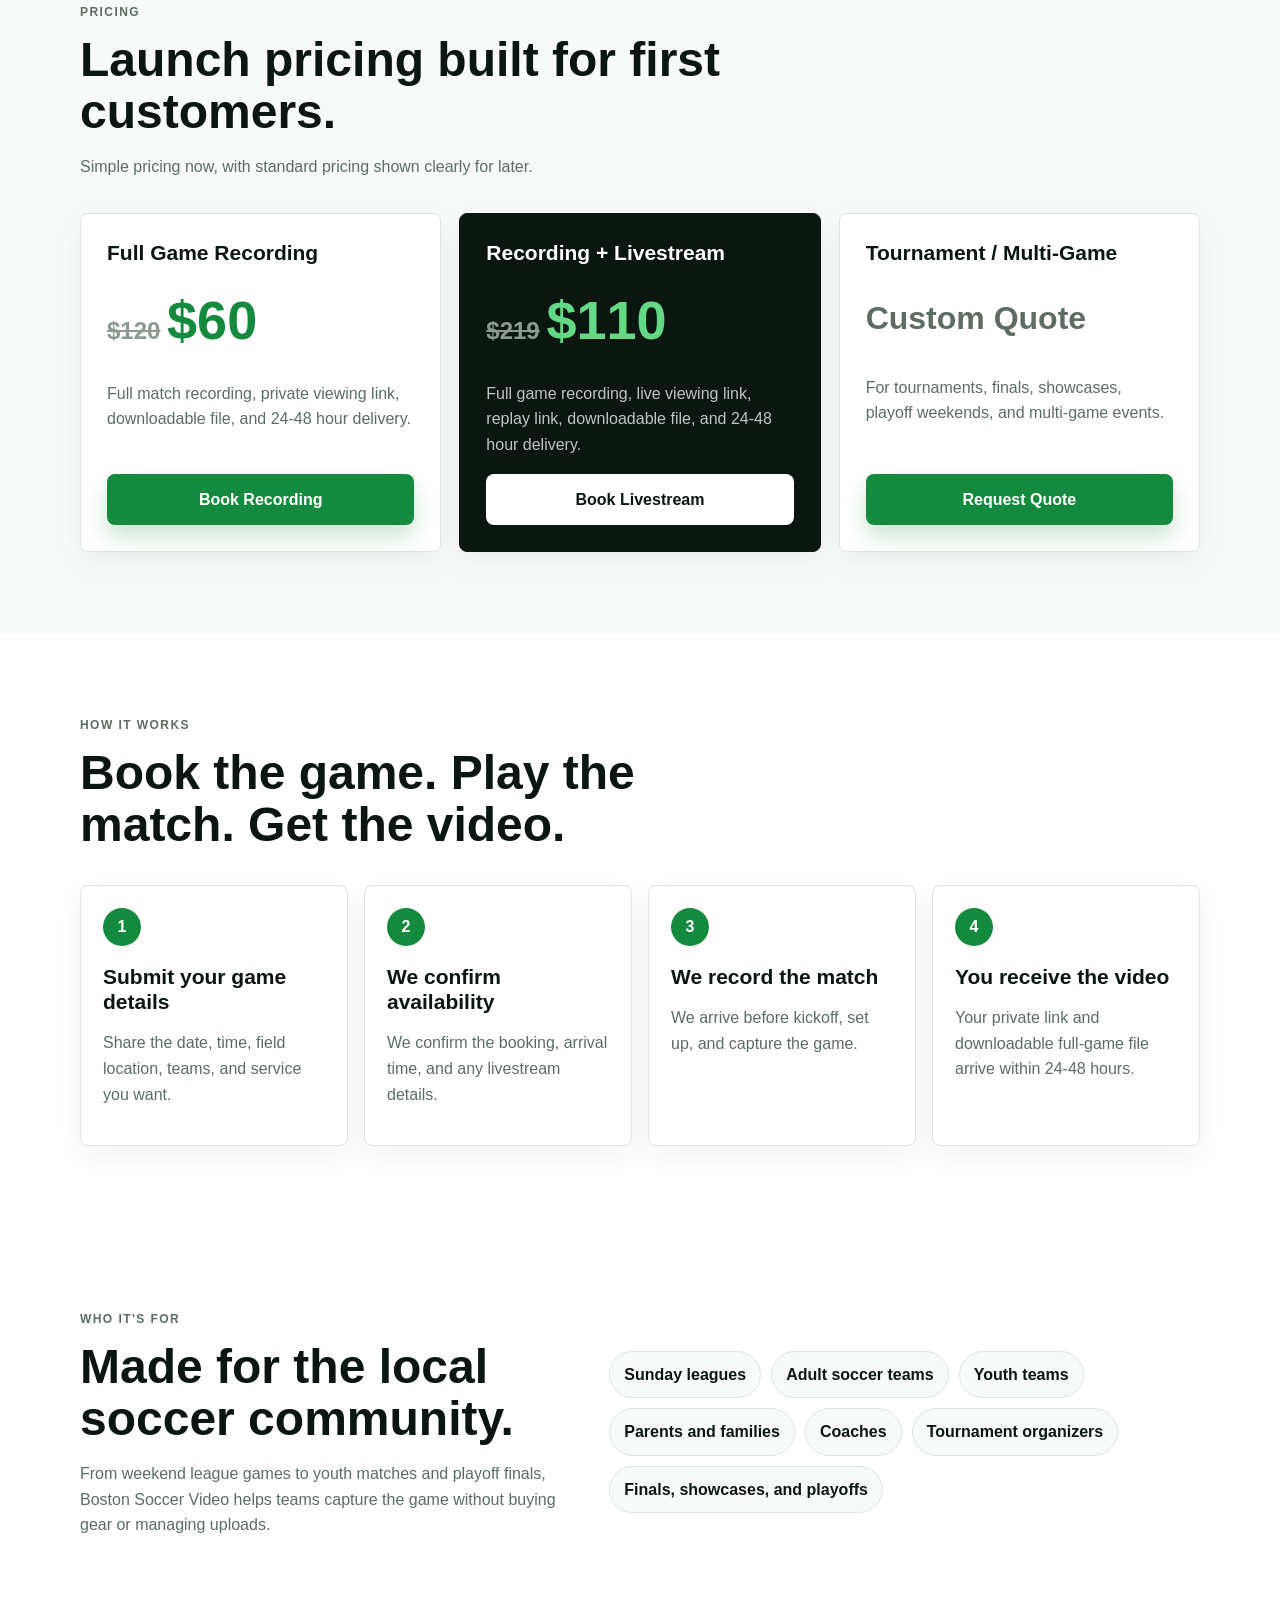
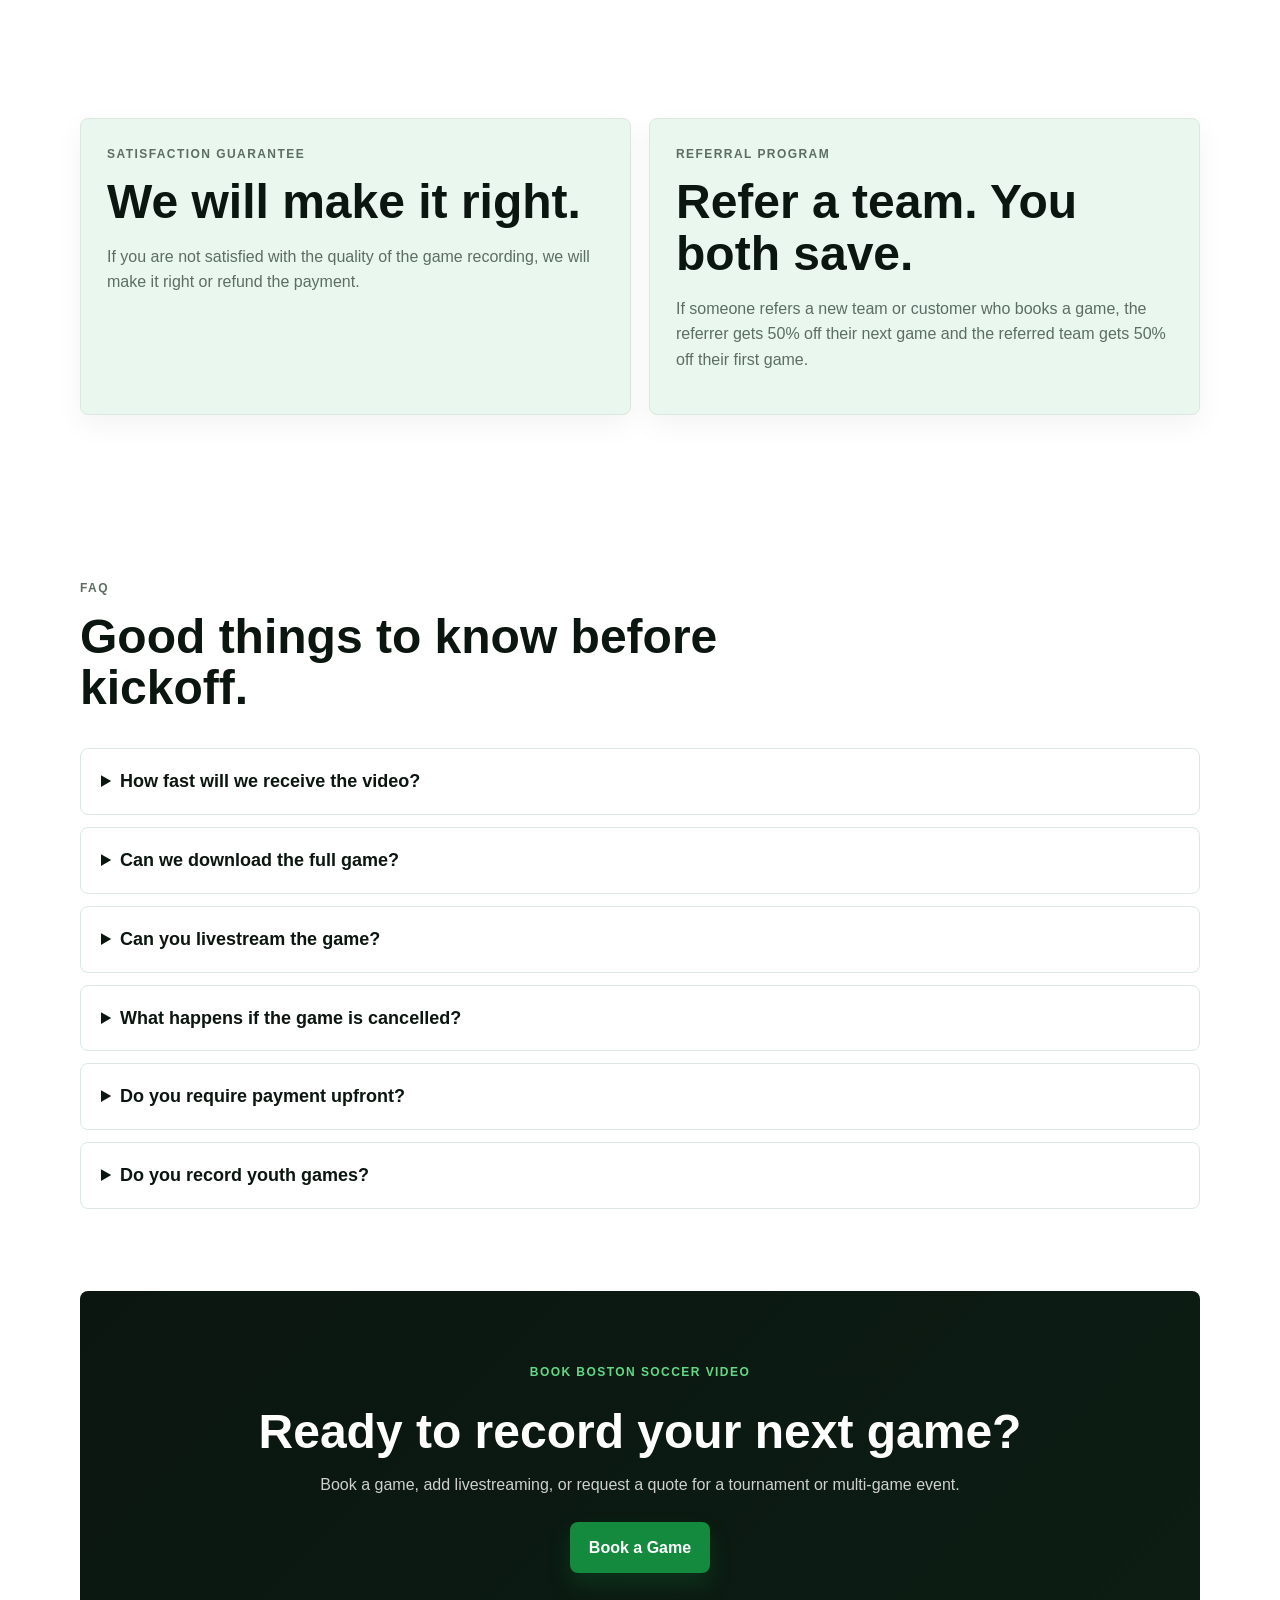
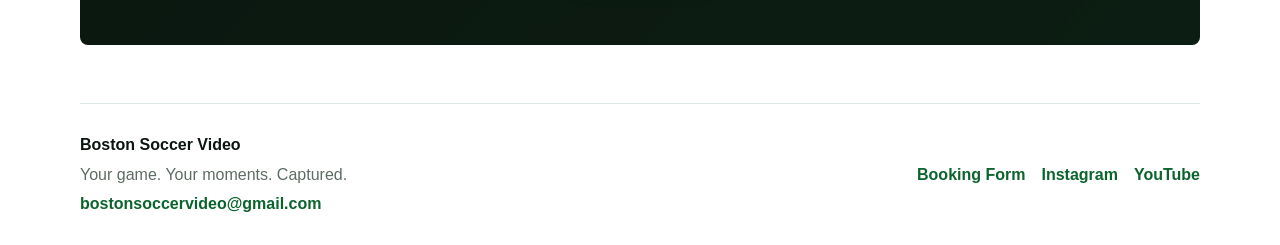
==== commit df744179: "Add SEO metadata and structured data" ====
--- a/index.html
+++ b/index.html
@@ -6,14 +6,65 @@
   <title>Boston Soccer Video | Soccer Game Recording in Greater Boston</title>
   <meta name="description" content="Boston Soccer Video records and livestreams soccer games for adult leagues, youth teams, parents, coaches, and tournaments across Greater Boston." />
   <meta name="keywords" content="Boston soccer video, soccer game recording Boston, soccer livestream Boston, youth soccer video, adult soccer league video, tournament video Boston" />
+  <meta name="author" content="Boston Soccer Video" />
+  <meta name="robots" content="index, follow" />
+  <link rel="canonical" href="https://bostonsoccervideo.com/" />
   <meta property="og:title" content="Boston Soccer Video" />
   <meta property="og:description" content="Soccer game recording and livestreaming in Greater Boston. Your game. Your moments. Captured." />
   <meta property="og:type" content="website" />
+  <meta property="og:url" content="https://bostonsoccervideo.com/" />
+  <meta property="og:site_name" content="Boston Soccer Video" />
+  <meta name="twitter:card" content="summary" />
+  <meta name="twitter:title" content="Boston Soccer Video" />
+  <meta name="twitter:description" content="Soccer game recording and livestreaming in Greater Boston. Your game. Your moments. Captured." />
   <meta name="theme-color" content="#0b1610" />
+  <link rel="icon" href="/favicon.svg" type="image/svg+xml" />
   <link rel="preconnect" href="https://fonts.googleapis.com" />
   <link rel="preconnect" href="https://fonts.gstatic.com" crossorigin />
   <link href="https://fonts.googleapis.com/css2?family=Inter:wght@400;500;600;700;800;900&display=swap" rel="stylesheet" />
   <link rel="stylesheet" href="styles.css" />
+  <script type="application/ld+json">
+    {
+      "@context": "https://schema.org",
+      "@type": "LocalBusiness",
+      "name": "Boston Soccer Video",
+      "url": "https://bostonsoccervideo.com/",
+      "email": "bostonsoccervideo@gmail.com",
+      "description": "Soccer game recording and livestreaming service for adult leagues, youth teams, parents, coaches, and tournaments across Greater Boston.",
+      "slogan": "Your game. Your moments. Captured.",
+      "areaServed": [
+        {
+          "@type": "Place",
+          "name": "Greater Boston"
+        }
+      ],
+      "sameAs": [
+        "https://instagram.com/BostonSoccerVideo",
+        "https://youtube.com/@BostonSoccerVideo"
+      ],
+      "makesOffer": [
+        {
+          "@type": "Offer",
+          "name": "Full Game Recording",
+          "price": "60",
+          "priceCurrency": "USD",
+          "description": "Launch special for full soccer game recording with private viewing link, downloadable full-game file, and 24-48 hour delivery."
+        },
+        {
+          "@type": "Offer",
+          "name": "Full Game Recording + Livestream",
+          "price": "110",
+          "priceCurrency": "USD",
+          "description": "Launch special for full soccer game recording plus livestream, replay link, downloadable full-game file, and 24-48 hour delivery."
+        },
+        {
+          "@type": "Offer",
+          "name": "Tournament / Multi-Game Events",
+          "description": "Custom quote for tournaments, finals, showcases, playoff weekends, and multi-game events."
+        }
+      ]
+    }
+  </script>
 </head>
 <body>
   <!-- Edit this link if your booking form changes. -->
--- a/styles.css
+++ b/styles.css
@@ -571,6 +571,17 @@
   color: var(--muted);
 }
 
+.footer-email {
+  color: var(--field-dark);
+  font-weight: 800;
+  text-decoration: none;
+}
+
+.footer-email:hover,
+.footer-links a:hover {
+  text-decoration: underline;
+}
+
 .footer-links {
   display: flex;
   flex-wrap: wrap;
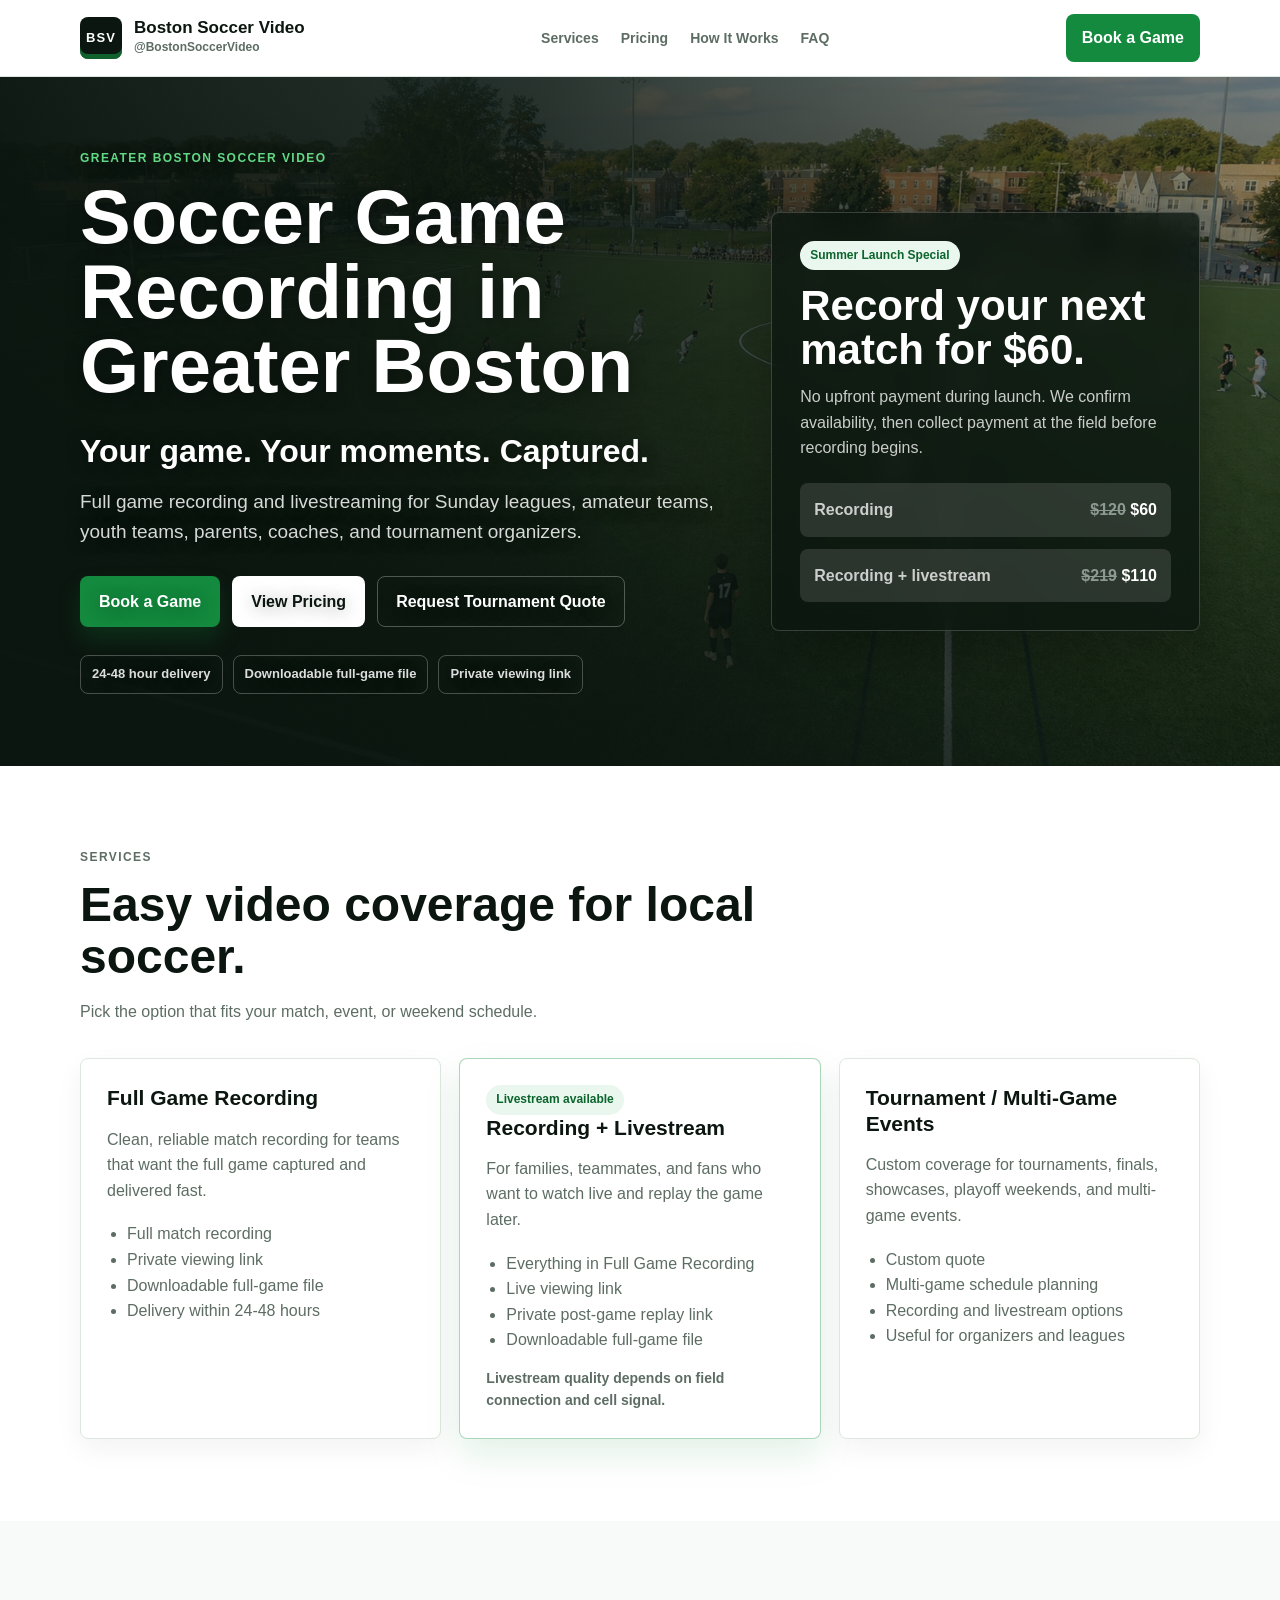
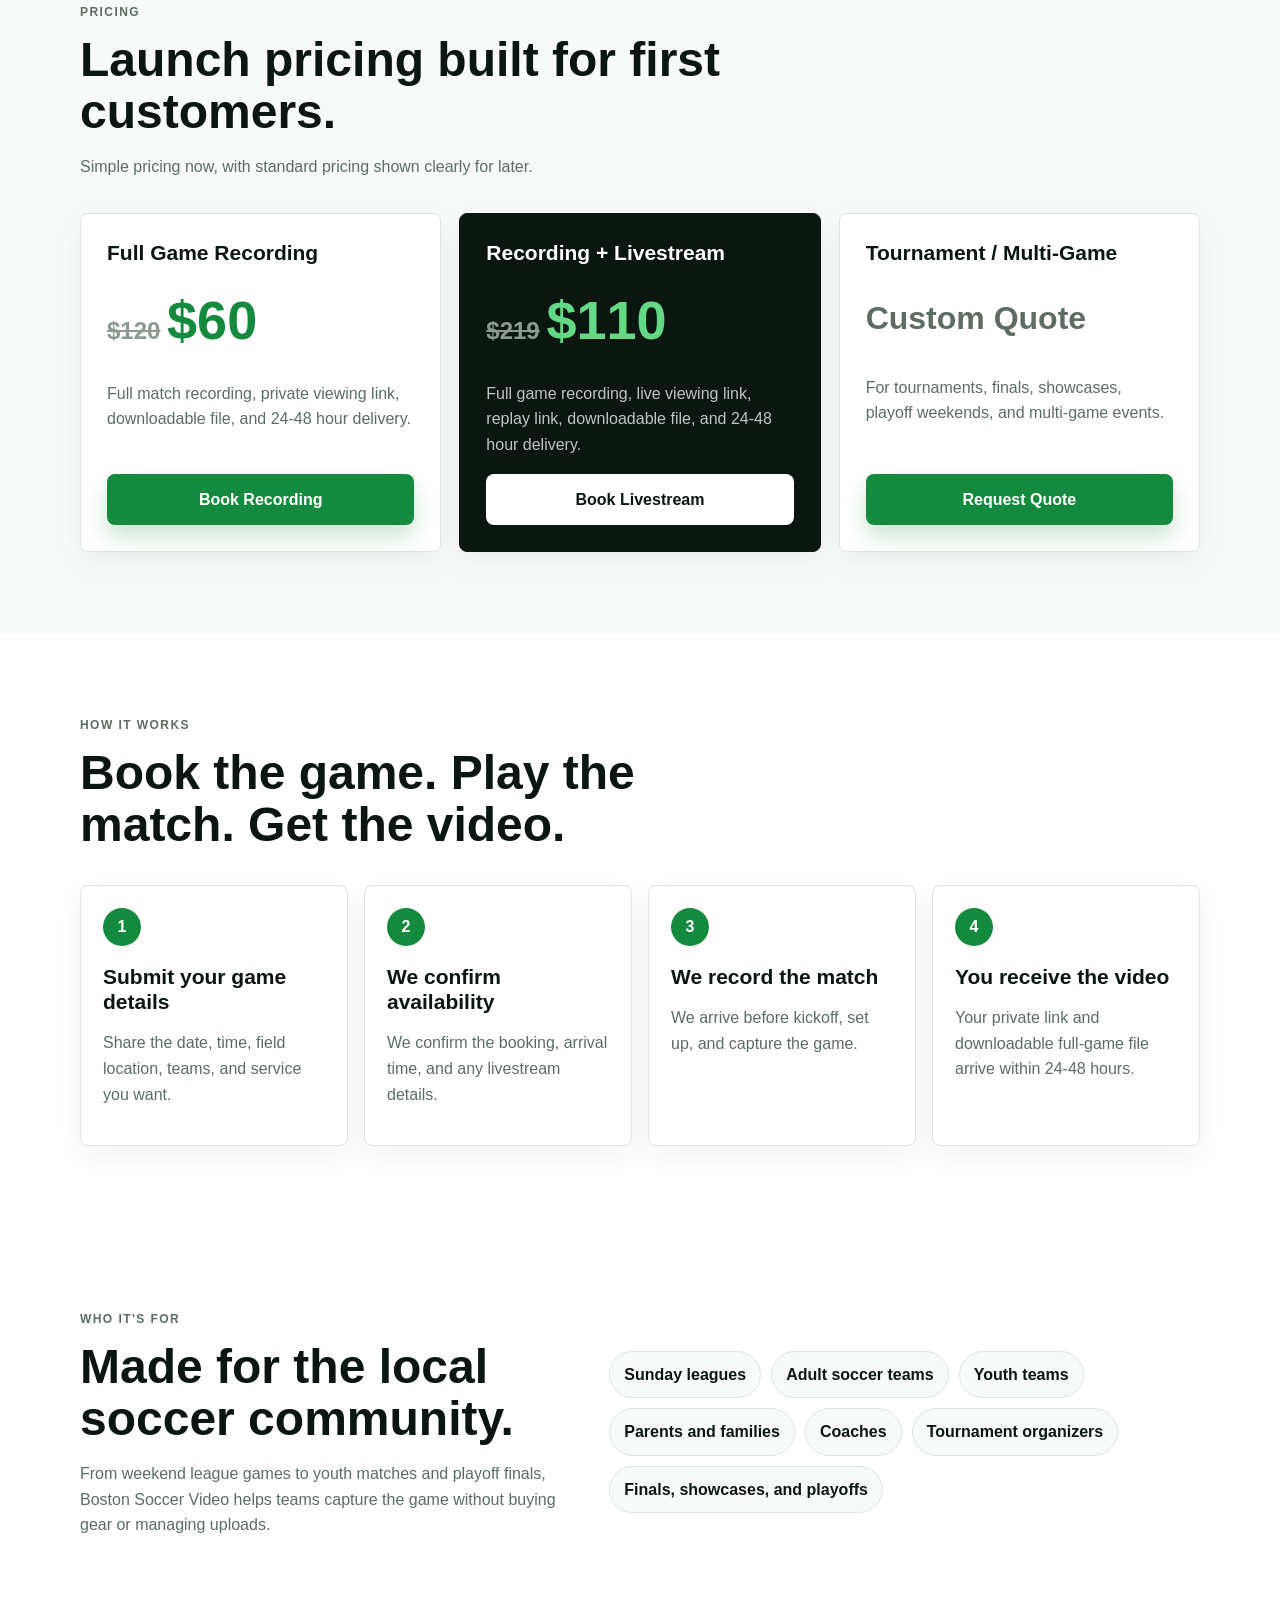
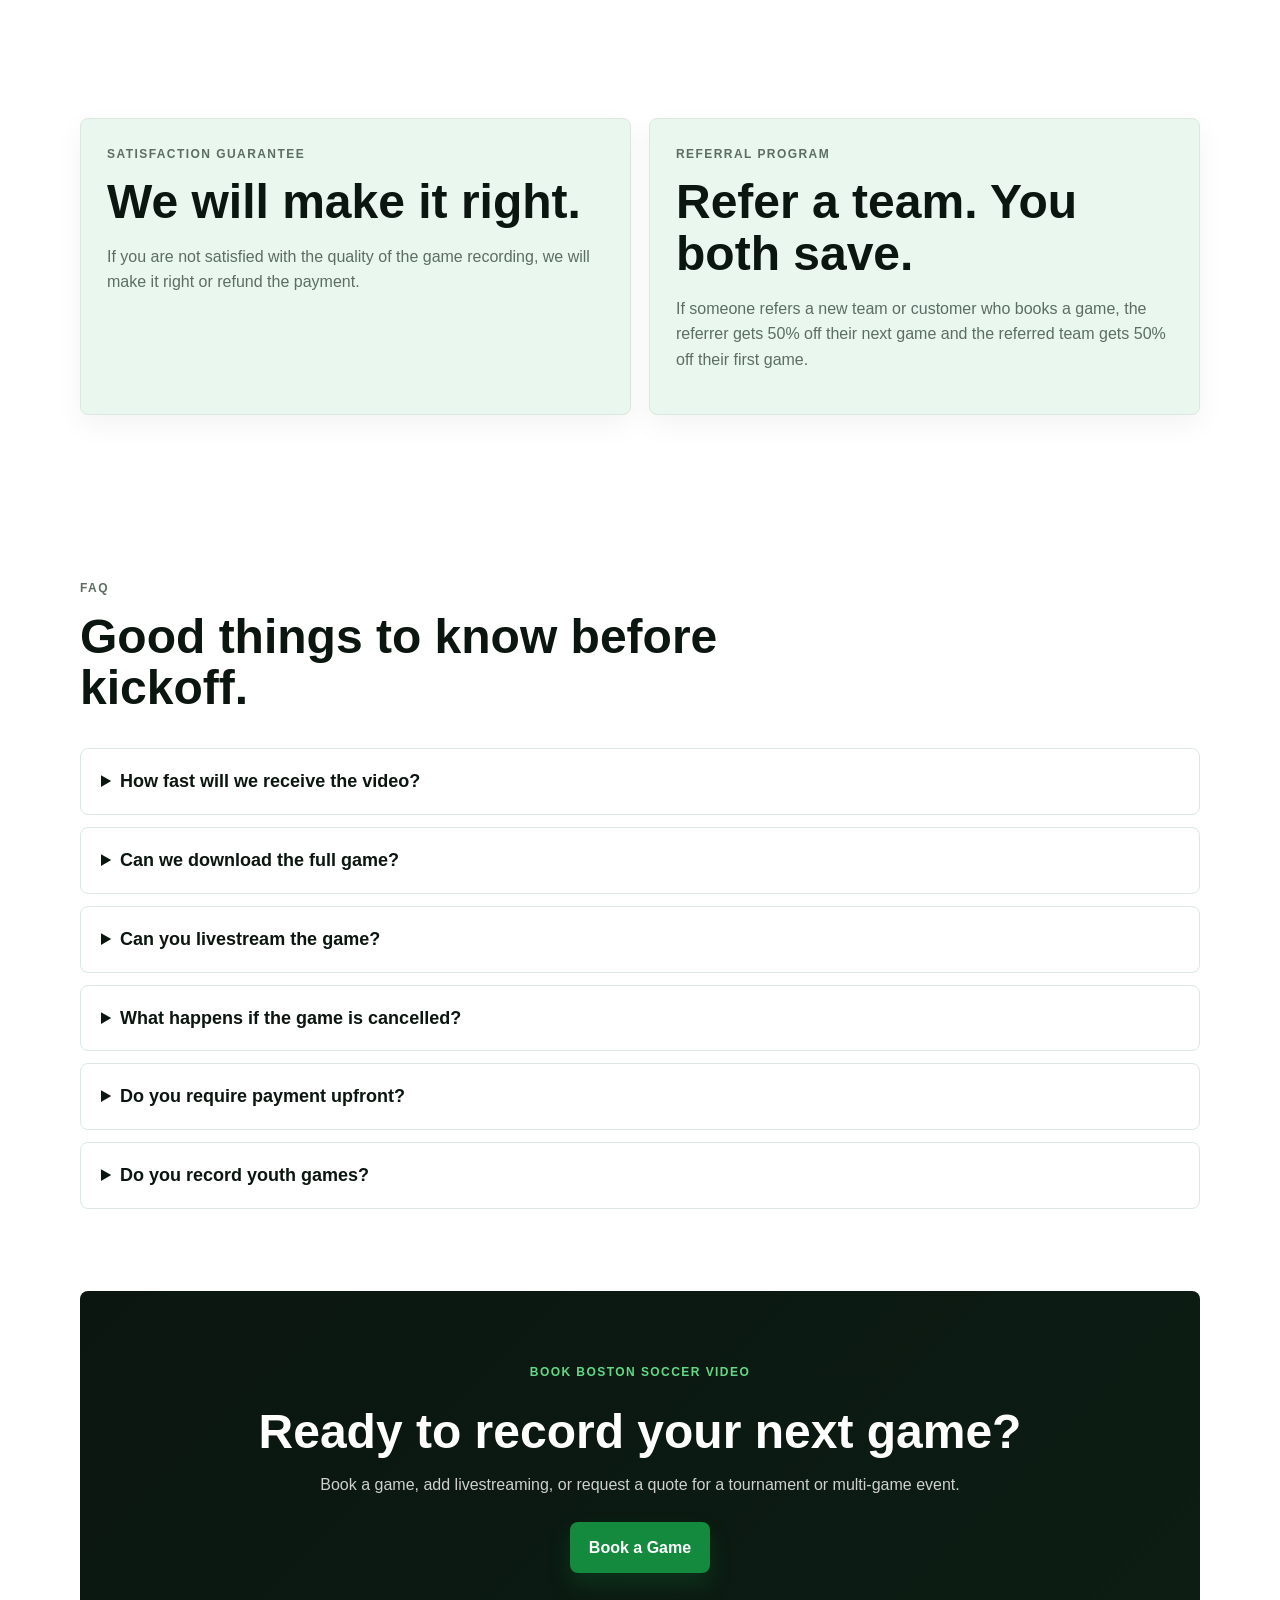
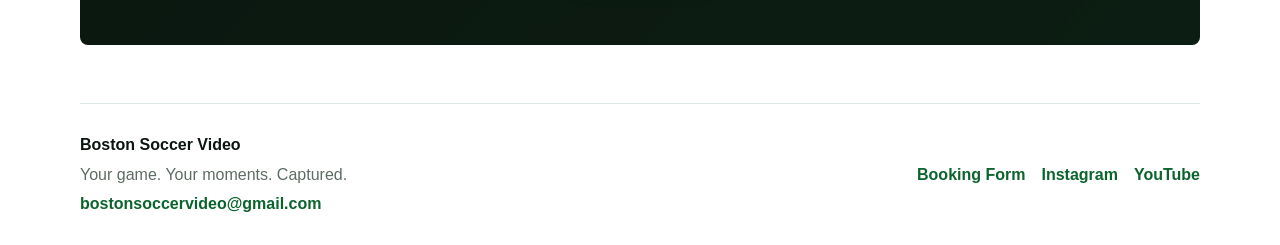
==== commit 49b2293d: "Add static match-footage hero background" ====
--- a/index.html
+++ b/index.html
@@ -19,6 +19,7 @@
   <meta name="twitter:description" content="Soccer game recording and livestreaming in Greater Boston. Your game. Your moments. Captured." />
   <meta name="theme-color" content="#0b1610" />
   <link rel="icon" href="/favicon.svg" type="image/svg+xml" />
+  <link rel="preload" as="image" href="assets/hero-match-footage.jpg" />
   <link rel="preconnect" href="https://fonts.googleapis.com" />
   <link rel="preconnect" href="https://fonts.gstatic.com" crossorigin />
   <link href="https://fonts.googleapis.com/css2?family=Inter:wght@400;500;600;700;800;900&display=swap" rel="stylesheet" />
--- a/styles.css
+++ b/styles.css
@@ -170,13 +170,35 @@
 }
 
 .hero {
-  color: var(--white);
+  position: relative;
+  overflow: hidden;
+  color: var(--white);
+  background: #0b1610;
+}
+
+.hero::before,
+.hero::after {
+  content: "";
+  position: absolute;
+  inset: 0;
+}
+
+.hero::before {
+  background-image: url("assets/hero-match-footage.jpg");
+  background-position: center;
+  background-size: cover;
+  transform: scale(1.06);
+}
+
+.hero::after {
   background:
-    linear-gradient(rgba(11, 22, 16, 0.82), rgba(11, 22, 16, 0.86)),
-    linear-gradient(135deg, #0b1610 0%, #0d2d1a 56%, #135e30 100%);
+    linear-gradient(90deg, rgba(11, 22, 16, 0.95) 0%, rgba(11, 22, 16, 0.8) 43%, rgba(11, 22, 16, 0.36) 100%),
+    linear-gradient(rgba(11, 22, 16, 0.08), rgba(11, 22, 16, 0.58));
 }
 
 .hero-inner {
+  position: relative;
+  z-index: 1;
   width: min(1120px, calc(100% - 32px));
   min-height: 680px;
   margin: 0 auto;
@@ -185,6 +207,10 @@
   grid-template-columns: minmax(0, 1.2fr) minmax(300px, 0.8fr);
   align-items: center;
   gap: 48px;
+}
+
+.hero-copy {
+  text-shadow: 0 2px 18px rgba(0, 0, 0, 0.38);
 }
 
 .eyebrow {
@@ -258,8 +284,9 @@
   padding: 28px;
   border: 1px solid rgba(255, 255, 255, 0.18);
   border-radius: 8px;
-  background: rgba(255, 255, 255, 0.1);
-  box-shadow: var(--shadow);
+  background: rgba(11, 22, 16, 0.74);
+  box-shadow: 0 18px 42px rgba(0, 0, 0, 0.24);
+  backdrop-filter: blur(12px);
 }
 
 .panel-label,
